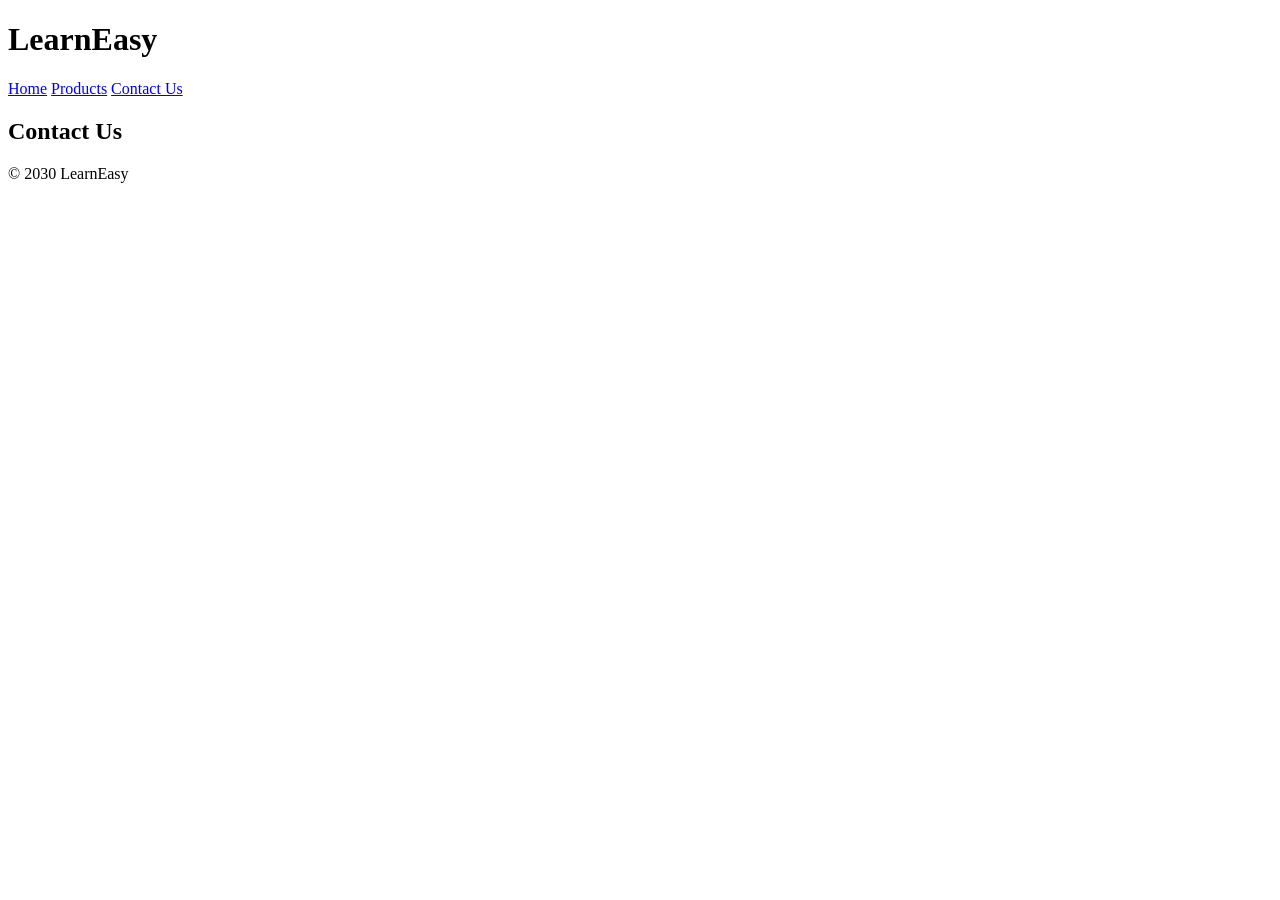
==== contact.html @ bf8f0f0b "Creating the Basic Structure of  HTML Pages" ====
<!DOCTYPE html>
<html lang="en">
<head>
    <meta charset="UTF-8">
    <meta name="viewport" content="width=device-width, initial-scale=1.0">
    <title>LearnEasy - Contact Us</title>
</head>
<body>
    <!-- Name: Akmam Nirjhor | ID: 2030514 -->

    <header>
        <h1>LearnEasy</h1>
    </header>

    <nav>
        <a href="index.html">Home</a>
        <a href="products.html">Products</a>
        <a href="contact.html">Contact Us</a>
    </nav>

    <main>
        <h2>Contact Us</h2>
    </main>

    <footer>
        <p>&copy; 2030 LearnEasy</p>
    </footer>
</body>
</html>
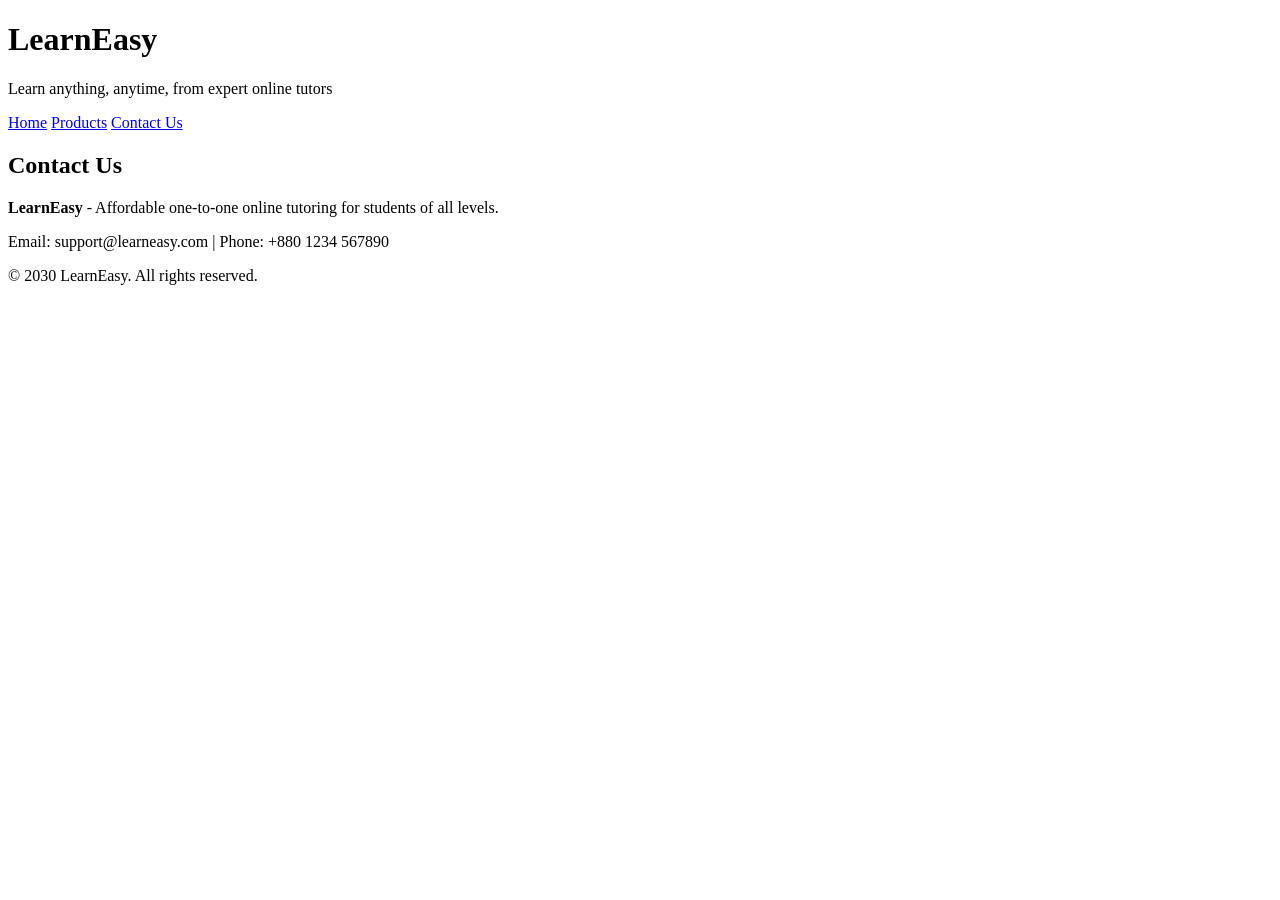
==== commit 1ce47fb8: "Add header and footer to all three HTML pages" ====
--- a/contact.html
+++ b/contact.html
@@ -10,6 +10,7 @@
 
     <header>
         <h1>LearnEasy</h1>
+        <p>Learn anything, anytime, from expert online tutors</p>
     </header>
 
     <nav>
@@ -23,7 +24,9 @@
     </main>
 
     <footer>
-        <p>&copy; 2030 LearnEasy</p>
+        <p><strong>LearnEasy</strong> - Affordable one-to-one online tutoring for students of all levels.</p>
+        <p>Email: support@learneasy.com | Phone: +880 1234 567890</p>
+        <p>&copy; 2030 LearnEasy. All rights reserved.</p>
     </footer>
 </body>
 </html>
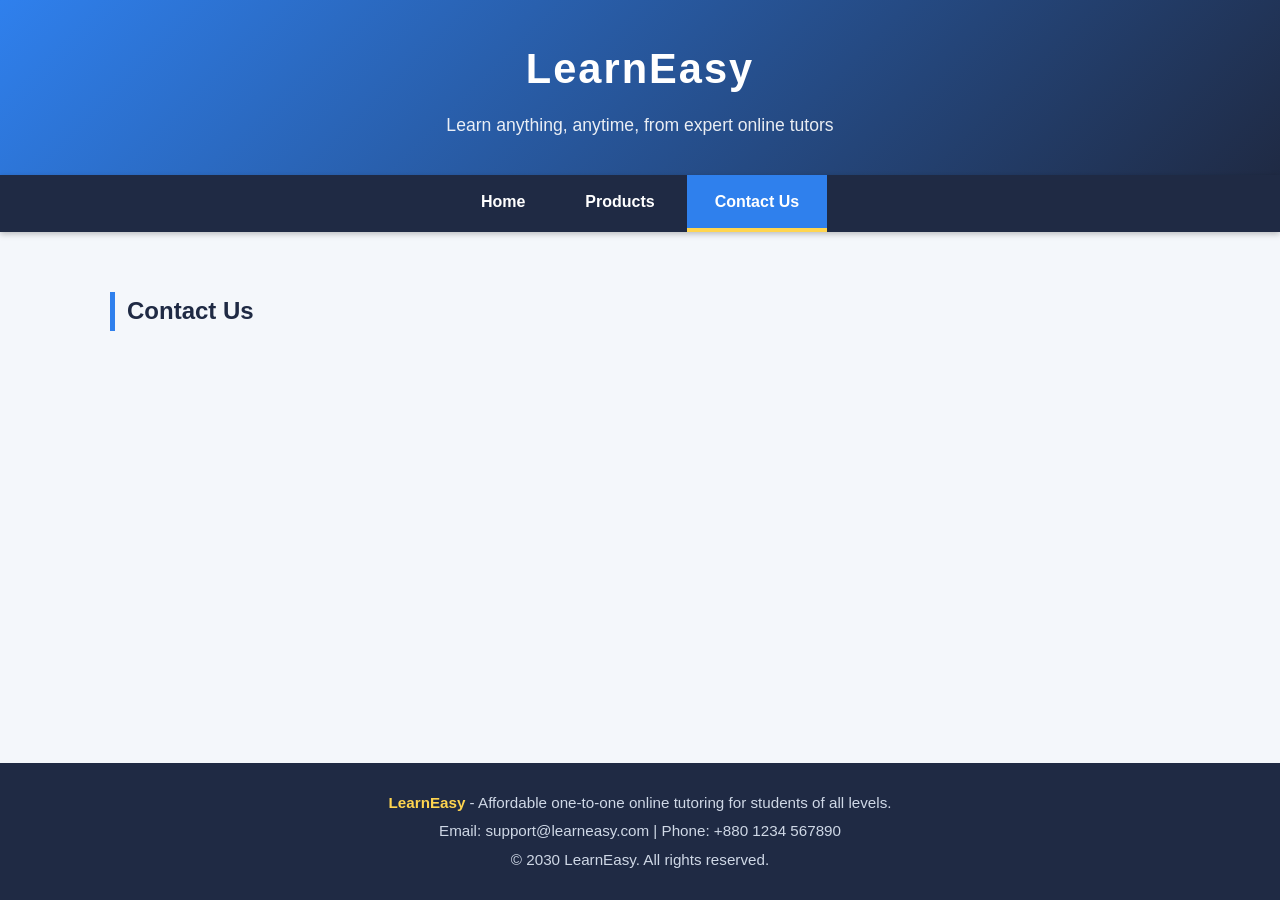
==== commit bd8ecb3e: "Add NavigationBar  and CSS" ====
--- a/contact.html
+++ b/contact.html
@@ -4,6 +4,7 @@
     <meta charset="UTF-8">
     <meta name="viewport" content="width=device-width, initial-scale=1.0">
     <title>LearnEasy - Contact Us</title>
+    <link rel="stylesheet" href="style.css">
 </head>
 <body>
     <!-- Name: Akmam Nirjhor | ID: 2030514 -->
@@ -16,7 +17,7 @@
     <nav>
         <a href="index.html">Home</a>
         <a href="products.html">Products</a>
-        <a href="contact.html">Contact Us</a>
+        <a href="contact.html" class="active">Contact Us</a>
     </nav>
 
     <main>
--- a/style.css
+++ b/style.css
@@ -0,0 +1,103 @@
+/* Global */
+* {
+    box-sizing: border-box;
+}
+
+body {
+    margin: 0;
+    font-family: 'Segoe UI', Tahoma, Geneva, Verdana, sans-serif;
+    line-height: 1.6;
+    color: #333333;
+    background-color: #f4f7fb;
+    min-height: 100vh;
+    display: flex;
+    flex-direction: column;
+}
+
+/* Header */
+header {
+    background: linear-gradient(135deg, #2f80ed, #1f2a44);
+    color: #ffffff;
+    text-align: center;
+    padding: 36px 20px;
+}
+
+header h1 {
+    margin: 0;
+    font-size: 2.6rem;
+    letter-spacing: 2px;
+}
+
+header p {
+    margin: 8px 0 0;
+    font-size: 1.1rem;
+    opacity: 0.9;
+}
+
+/* Main content */
+main {
+    flex: 1;
+    width: 100%;
+    max-width: 1100px;
+    margin: 0 auto;
+    padding: 40px 20px;
+}
+
+main h2 {
+    color: #1f2a44;
+    border-left: 5px solid #2f80ed;
+    padding-left: 12px;
+}
+
+/* Footer */
+footer {
+    background-color: #1f2a44;
+    color: #cfd8e6;
+    text-align: center;
+    padding: 24px 20px;
+    font-size: 0.95rem;
+}
+
+footer p {
+    margin: 4px 0;
+}
+
+footer strong {
+    color: #ffd54f;
+}
+
+/* Navigation bar */
+nav {
+    background-color: #1f2a44;
+    display: flex;
+    justify-content: center;
+    gap: 4px;
+    padding: 0;
+}
+
+nav a {
+    color: #ffffff;
+    text-decoration: none;
+    padding: 14px 28px;
+    font-weight: bold;
+    border-bottom: 4px solid transparent;
+    transition: background-color 0.3s, border-color 0.3s, color 0.3s;
+}
+
+nav a:hover {
+    background-color: #2f80ed;
+    border-bottom-color: #ffd54f;
+    color: #ffd54f;
+}
+
+nav a.active {
+    background-color: #2f80ed;
+    border-bottom-color: #ffd54f;
+}
+
+nav {
+    position: sticky;
+    top: 0;
+    z-index: 10;
+    box-shadow: 0 2px 6px rgba(0, 0, 0, 0.25);
+}
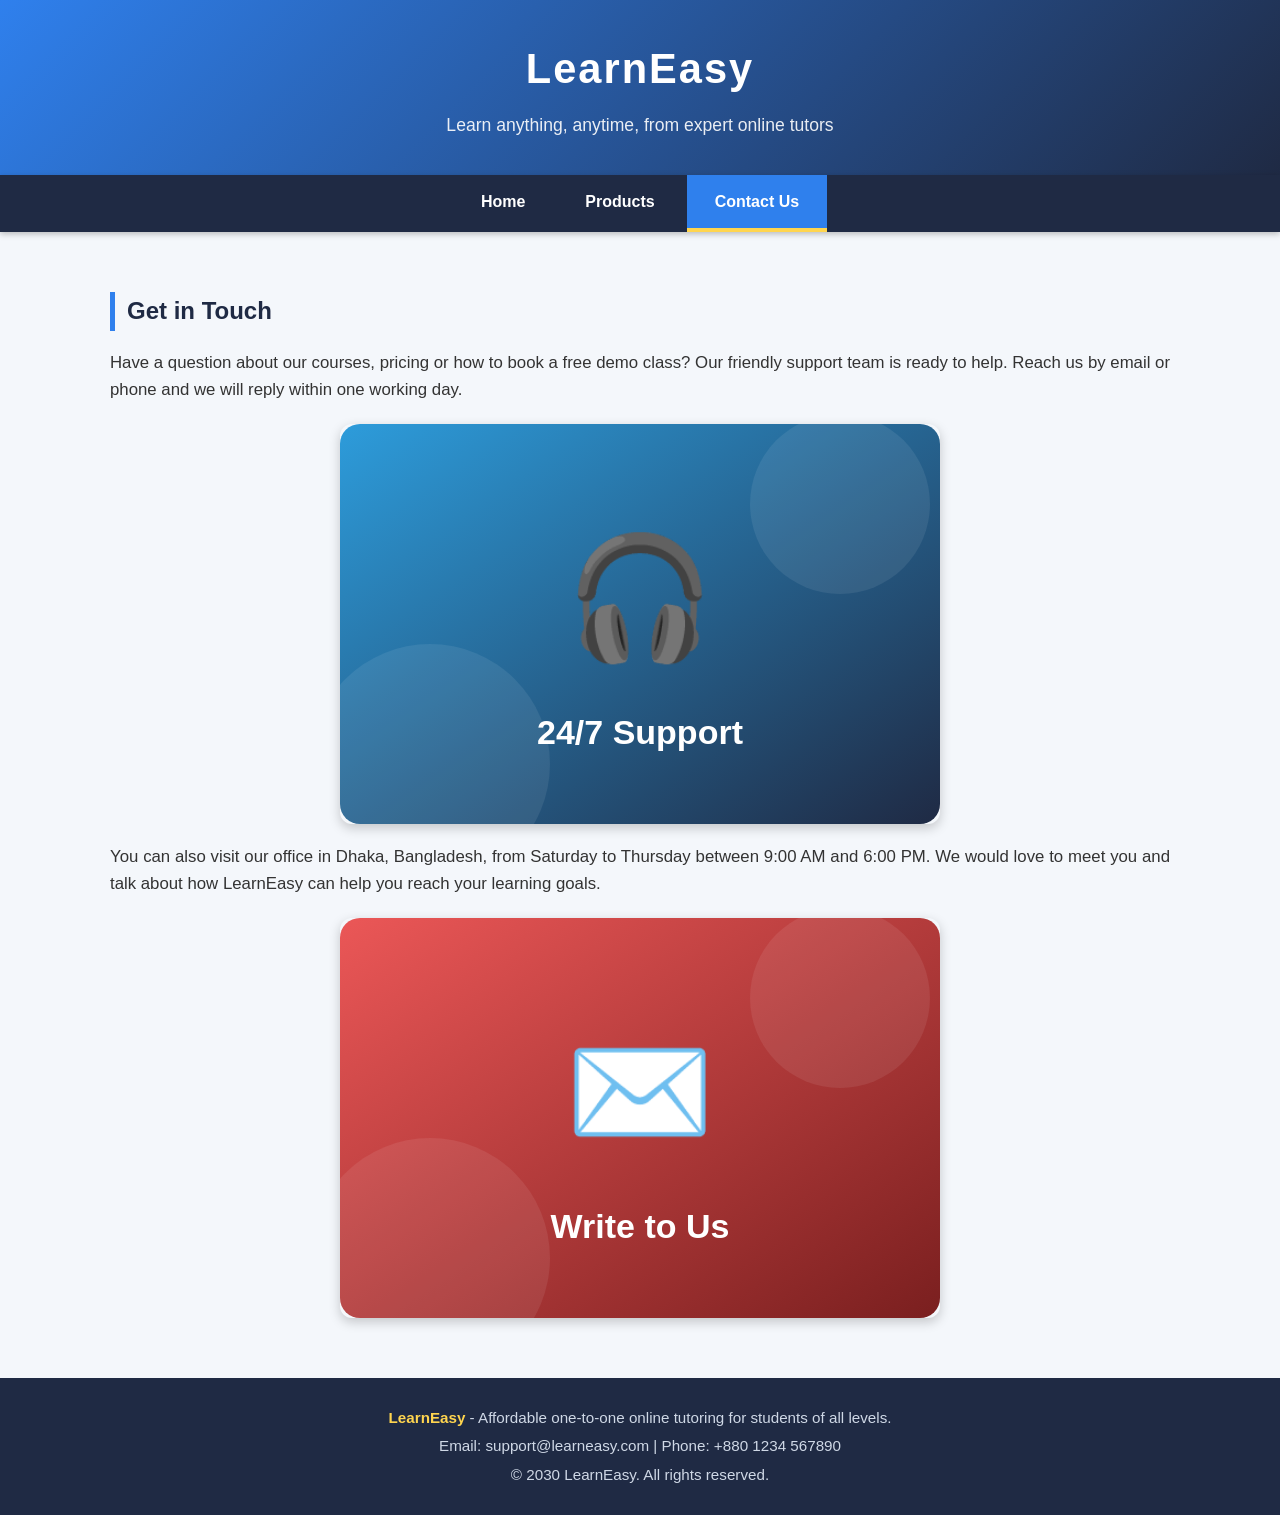
==== commit 5e9ff508: "Add easonable amount of content and Picture" ====
--- a/contact.html
+++ b/contact.html
@@ -21,7 +21,15 @@
     </nav>
 
     <main>
-        <h2>Contact Us</h2>
+        <h2>Get in Touch</h2>
+
+        <p>Have a question about our courses, pricing or how to book a free demo class? Our friendly support team is ready to help. Reach us by email or phone and we will reply within one working day.</p>
+
+        <img src="images/contact-support.svg" alt="Customer support team">
+
+        <p>You can also visit our office in Dhaka, Bangladesh, from Saturday to Thursday between 9:00 AM and 6:00 PM. We would love to meet you and talk about how LearnEasy can help you reach your learning goals.</p>
+
+        <img src="images/contact-mail.svg" alt="Send us an email">
     </main>
 
     <footer>
--- a/style.css
+++ b/style.css
@@ -101,3 +101,19 @@
     z-index: 10;
     box-shadow: 0 2px 6px rgba(0, 0, 0, 0.25);
 }
+
+/* Content */
+main p {
+    font-size: 1.05rem;
+    text-align: justify;
+}
+
+main img {
+    display: block;
+    width: 100%;
+    max-width: 600px;
+    height: auto;
+    margin: 20px auto;
+    border-radius: 12px;
+    box-shadow: 0 4px 12px rgba(0, 0, 0, 0.2);
+}
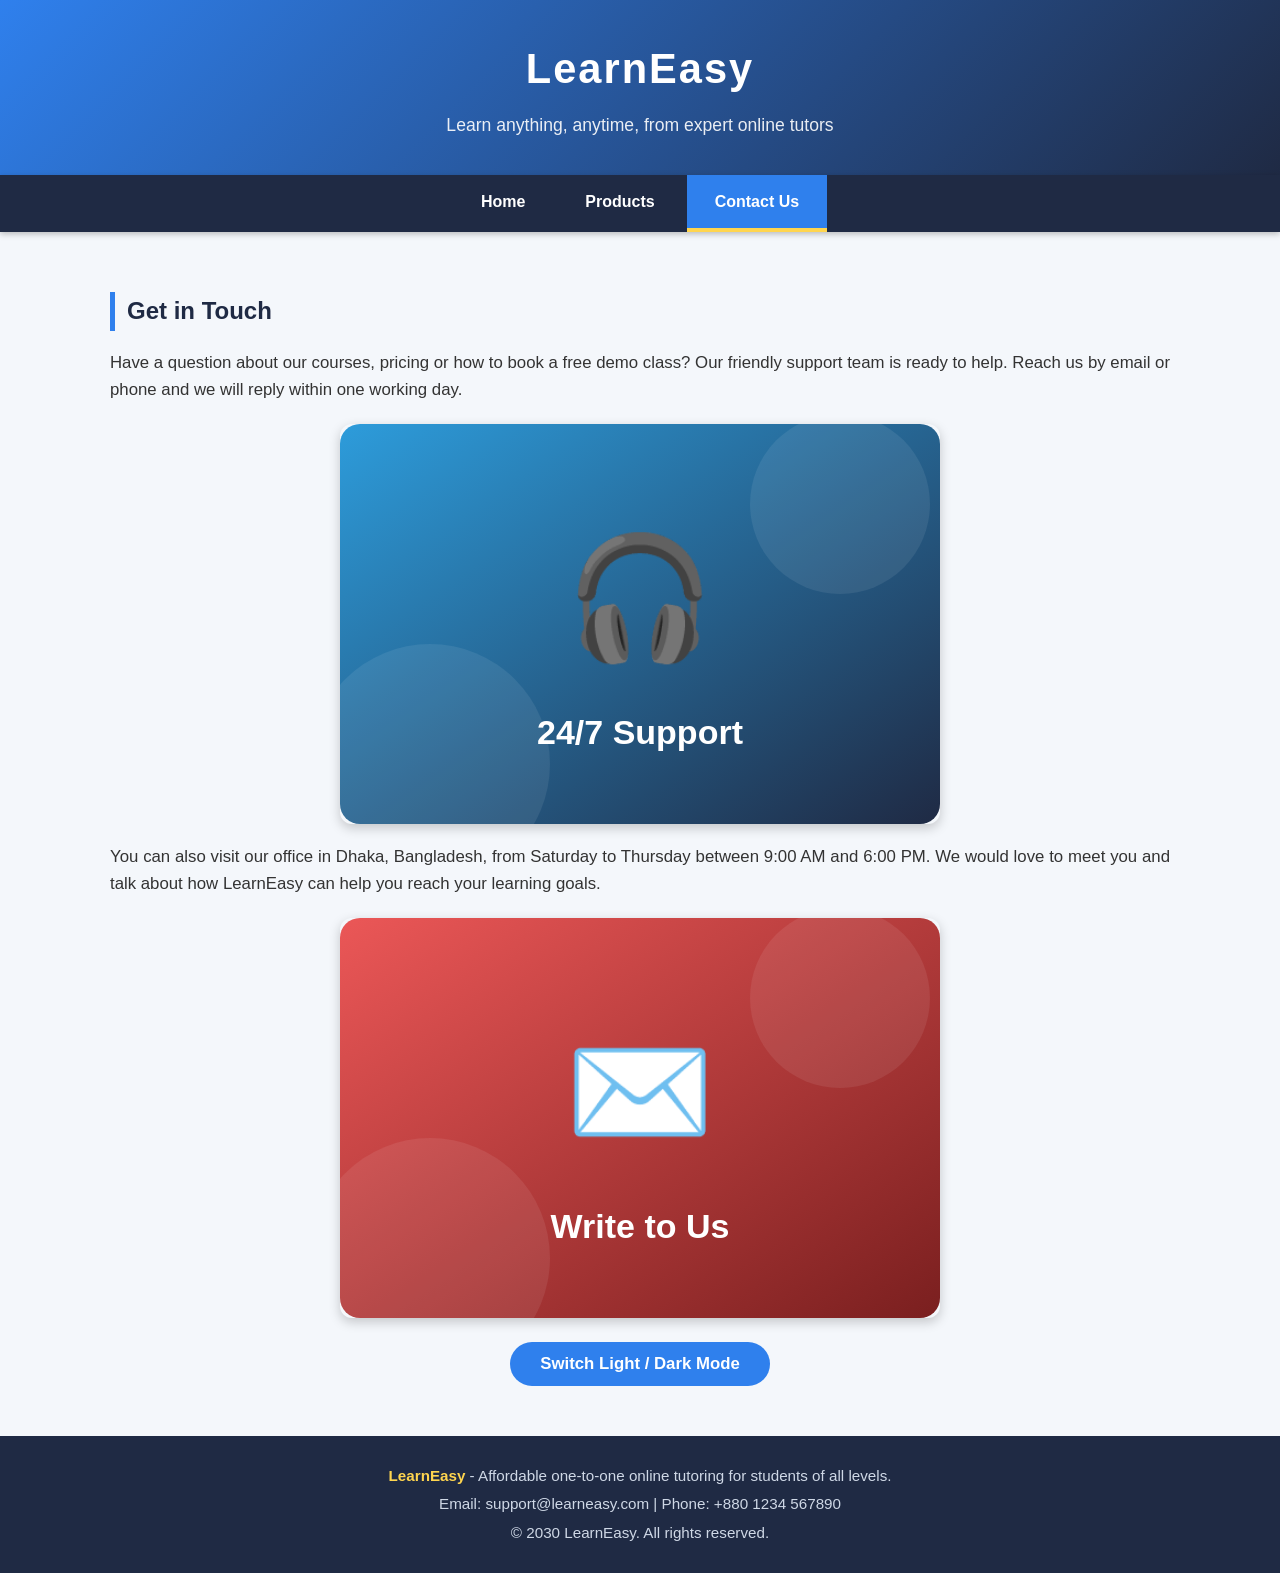
==== commit e1163e6f: "Add Javascript for Functionality and Interaction and for pages" ====
--- a/contact.html
+++ b/contact.html
@@ -30,6 +30,8 @@
         <p>You can also visit our office in Dhaka, Bangladesh, from Saturday to Thursday between 9:00 AM and 6:00 PM. We would love to meet you and talk about how LearnEasy can help you reach your learning goals.</p>
 
         <img src="images/contact-mail.svg" alt="Send us an email">
+
+        <button class="btn" onclick="toggleTheme()">Switch Light / Dark Mode</button>
     </main>
 
     <footer>
@@ -37,5 +39,6 @@
         <p>Email: support@learneasy.com | Phone: +880 1234 567890</p>
         <p>&copy; 2030 LearnEasy. All rights reserved.</p>
     </footer>
+    <script src="script.js"></script>
 </body>
 </html>
--- a/style.css
+++ b/style.css
@@ -117,3 +117,43 @@
     border-radius: 12px;
     box-shadow: 0 4px 12px rgba(0, 0, 0, 0.2);
 }
+
+/* Buttons */
+.btn {
+    display: block;
+    margin: 24px auto 10px;
+    padding: 12px 30px;
+    font-size: 1.05rem;
+    font-weight: bold;
+    color: #ffffff;
+    background-color: #2f80ed;
+    border: none;
+    border-radius: 30px;
+    cursor: pointer;
+    transition: background-color 0.3s, transform 0.2s;
+}
+
+.btn:hover {
+    background-color: #1f5fbf;
+    transform: scale(1.05);
+}
+
+.message {
+    display: none;
+    text-align: center !important;
+    font-weight: bold;
+    color: #1b7f4b;
+    background-color: #e3f6ec;
+    border-radius: 8px;
+    padding: 10px;
+}
+
+/* Dark mode */
+body.dark {
+    background-color: #12161f;
+    color: #e6e9ef;
+}
+
+body.dark main h2 {
+    color: #ffffff;
+}
